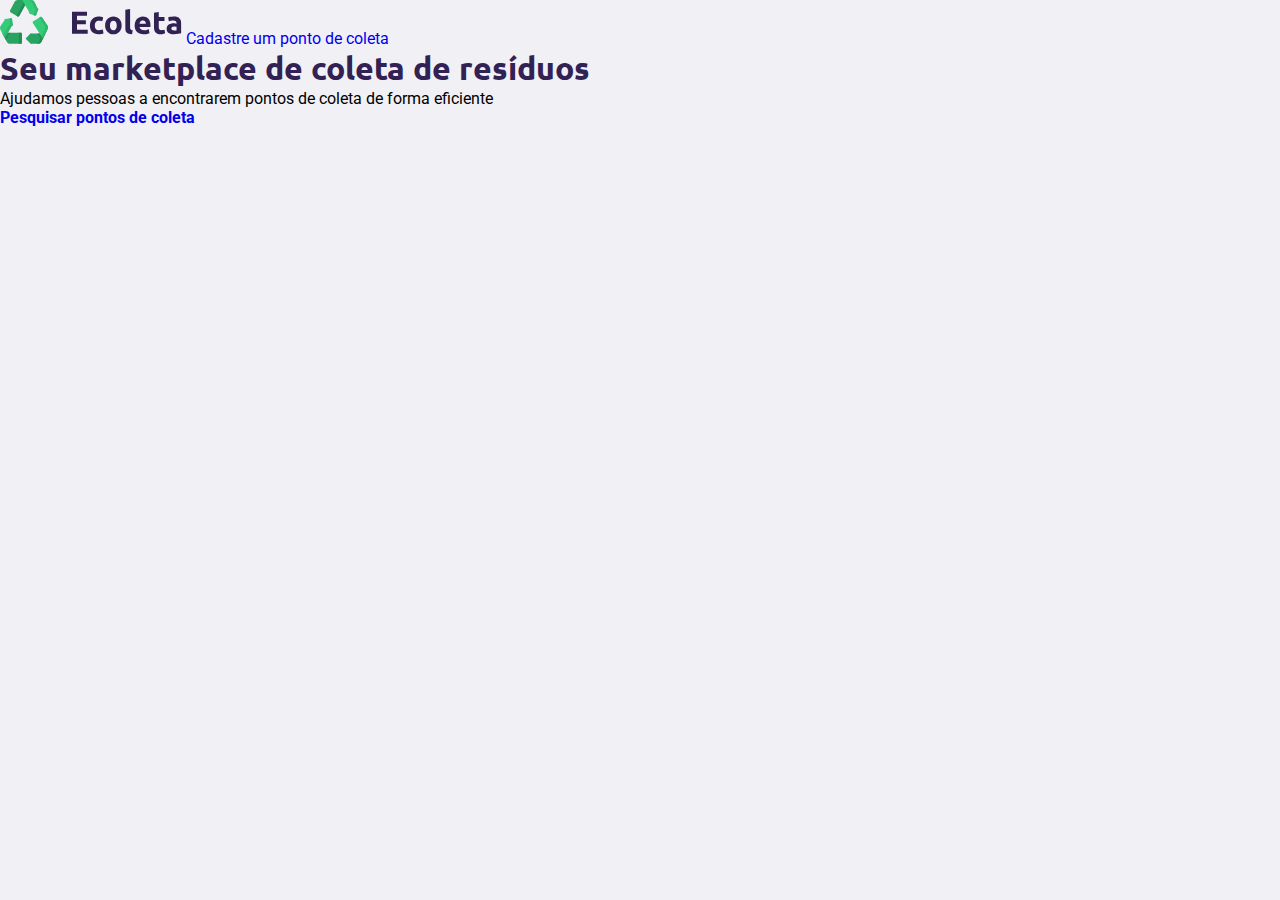
==== create-point.html @ 22efdbfd "edit" ====
<!DOCTYPE html>
<html lang="pt-br">
<head>
    <meta charset="UTF-8">
    <meta name="viewport" content="width=device-width, initial-scale=1.0">
    <title>Cadastre um ponto de coleta </title>

    <link href="https://fonts.googleapis.com/css2?family=Roboto:wght@300;700&family=Ubuntu:wght@700&display=swap" rel="stylesheet">

    <link rel="stylesheet" href="styles/main.css">

    <link rel="stylesheet" href="styles/responsive.css">



</head>
<body>

    <div id="page-create-home">

            <header>
                <img src="/icones/logo.svg" alt="Logomarca">
                <a href="http://google.com.br">
                    <span></span>
                    Cadastre um ponto de coleta</a>
            </header>

            <main>
                <h1>Seu marketplace de coleta de resíduos</h1>
            
                <p>Ajudamos pessoas a encontrarem pontos de coleta de forma eficiente</p>

                <a href="#"><span></span> <strong>Pesquisar pontos de coleta</strong></a>
    
            </main>
            
    

    </div>


</body>
</html>
---- styles/main.css ----
:root { /*Muda a estrutura base do documento, permite criar 'tags' */
    --title-color: #322153; /*tag que pode ser usada ao longo do documento */
    --primary-color: #34cb79;
}

*{
    margin: 0;
    padding: 0;
}

html {
    font-family: 'Roboto', sans-serif;
}

body{
    background: #f0f0f5;
    -webkit-font-smoothing: antialiased; /* Deixa as transições mais suaves*/
}

a {
    text-decoration: none;
}

h1, h2, h3, h4, h5, h6 {
    font-family: 'Ubuntu', sans-serif;
    color: var(--title-color);

}
/* BOX MODEL 

Modelo de caixa
Toda caixa tem: largura, altura, espaçamentos, preenchimentos
bordas, cor, fundo, maneira como é vista pelo html (display),
posicionamento, ,alinhamentos.

*/
---- styles/responsive.css ----
@media (max-width: 900px) {
    #page-home {
        background-position-x: 70vw ; /* faz com que a imagem suma quando passa de 900px*/
    }

    #page-home .content {
        align-items: center;
        text-align: center;
    }

    #page-home header a {
        position: absolute; /*Funciona como se criasse uma folha em cima com todas as configurações livres */
        bottom: 48px;

        left: 50%; /*A ideia era colocar no meio mas o 'a' possue um tamanho então temos que 'desconsiderar' esse tamanho usando a propriedade a seguir*/
        transform: translateX(-50%);

    }

    #page-home main {
        text-align: center; 
        align-items: center;
    }
}

@media (min-width:1700px) {
    #page-home {
        background-position-x: 40vw;
    }
}

@media (min-height: 760px){
    #page-home {
        background-position-y: 200px ;
    }
}
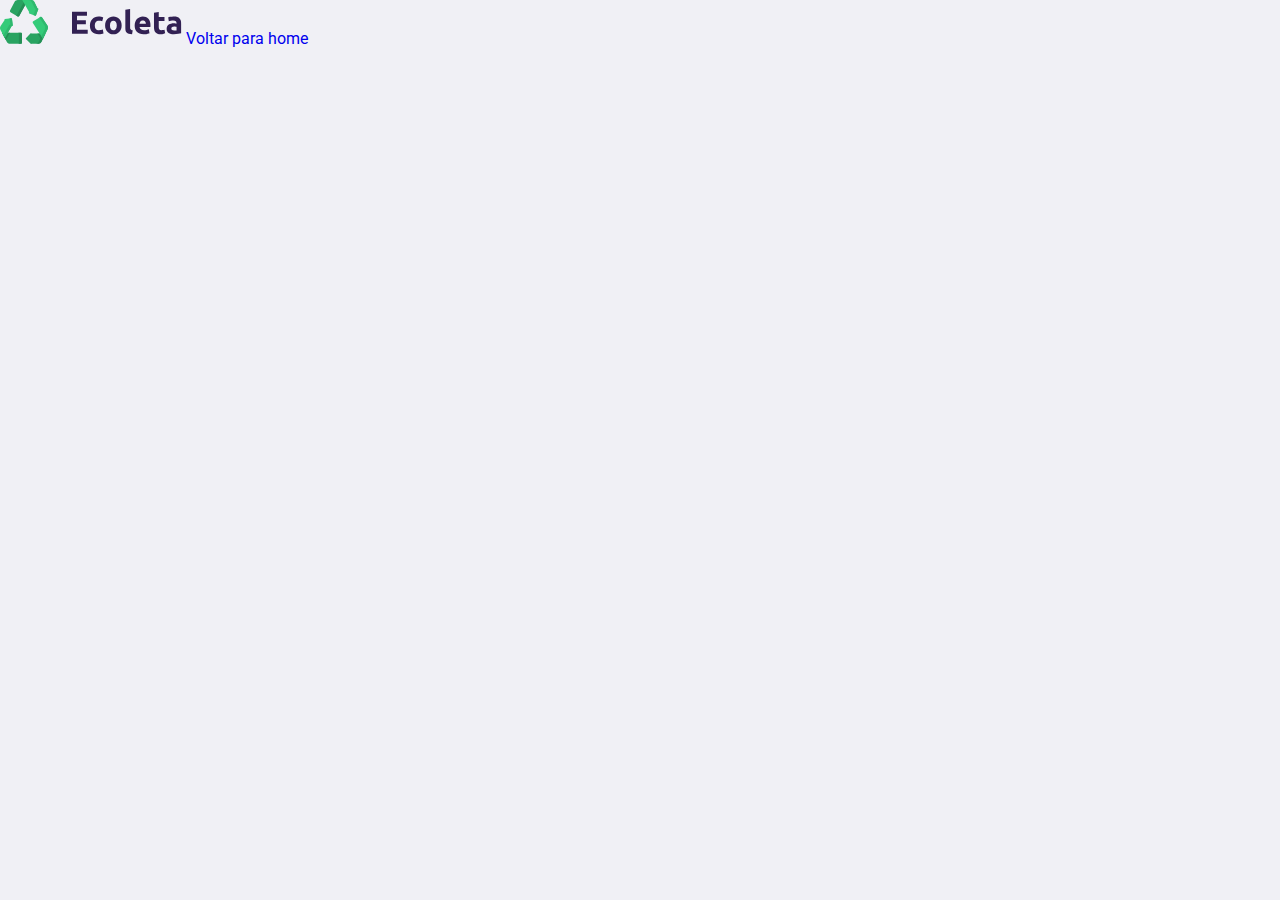
==== commit c5ae7f6e: "crate point" ====
--- a/create-point.html
+++ b/create-point.html
@@ -8,6 +8,7 @@
     <link href="https://fonts.googleapis.com/css2?family=Roboto:wght@300;700&family=Ubuntu:wght@700&display=swap" rel="stylesheet">
 
     <link rel="stylesheet" href="styles/main.css">
+    <link rel="stylesheet" href="styles/create-point.css">
 
     <link rel="stylesheet" href="styles/responsive.css">
 
@@ -18,24 +19,13 @@
 
     <div id="page-create-home">
 
-            <header>
-                <img src="/icones/logo.svg" alt="Logomarca">
-                <a href="http://google.com.br">
-                    <span></span>
-                    Cadastre um ponto de coleta</a>
-            </header>
-
-            <main>
-                <h1>Seu marketplace de coleta de resíduos</h1>
-            
-                <p>Ajudamos pessoas a encontrarem pontos de coleta de forma eficiente</p>
-
-                <a href="#"><span></span> <strong>Pesquisar pontos de coleta</strong></a>
+        <header>
+            <img src="/icones/logo.svg" alt="Logomarca">
+            <a href="index.html">
+                <span></span>
+                Voltar para home</a>
+        </header>
     
-            </main>
-            
-    
-
     </div>
 
 
--- a/styles/create-point.css
+++ b/styles/create-point.css
@@ -0,0 +1,13 @@
+#page-create-point {
+    width: 90%;
+    max-width: 1100px;
+
+    margin: 0 auto;
+
+}
+
+#page-create-point header {
+    display: flex;
+    justify-content: space-between;
+    align-items: center;
+}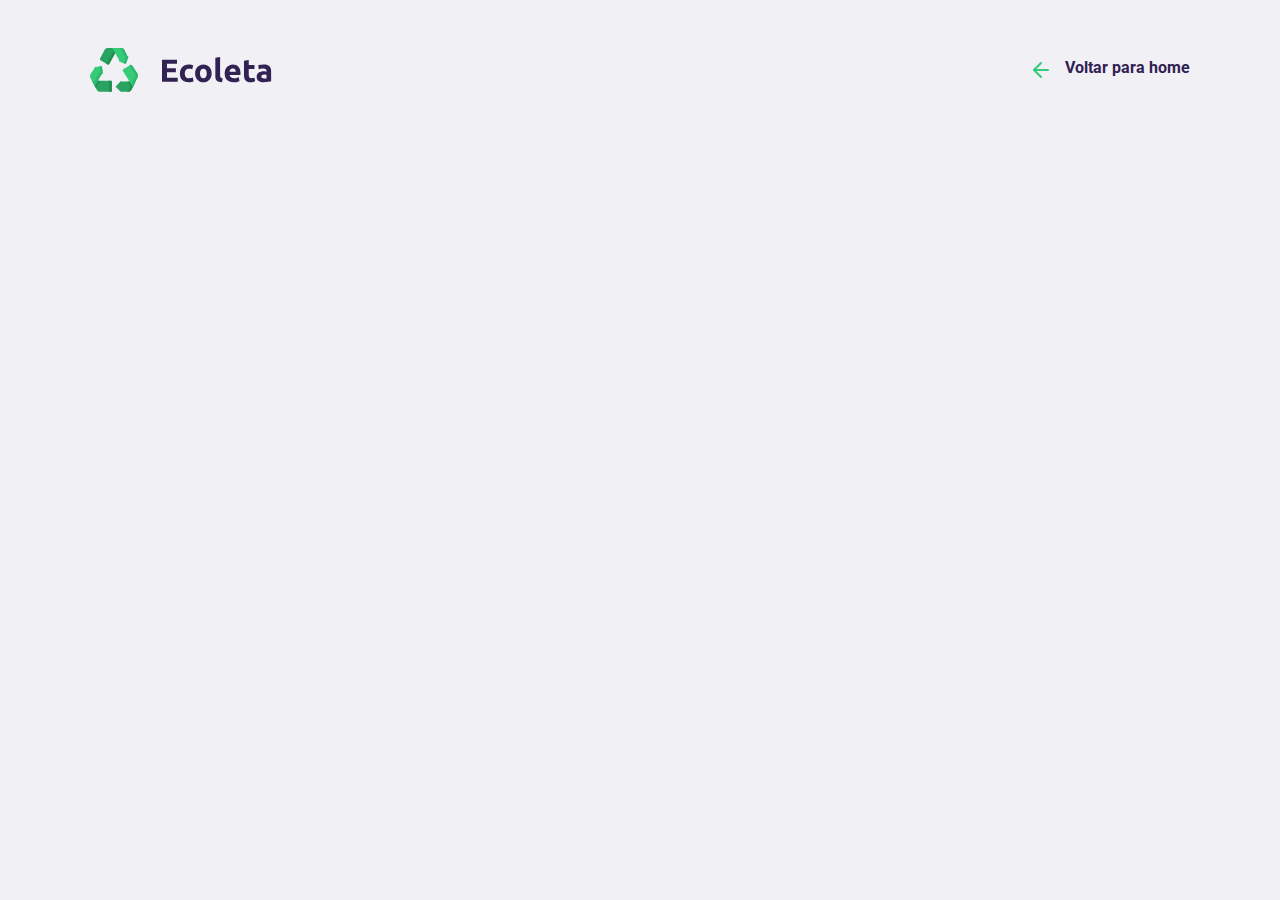
==== commit a62461db: "Add files via upload" ====
--- a/create-point.html
+++ b/create-point.html
@@ -17,10 +17,10 @@
 </head>
 <body>
 
-    <div id="page-create-home">
+    <div id="page-create-point">
 
         <header>
-            <img src="/icones/logo.svg" alt="Logomarca">
+            <img src="icones/logo.svg" alt="Logomarca">
             <a href="index.html">
                 <span></span>
                 Voltar para home</a>
--- a/styles/create-point.css
+++ b/styles/create-point.css
@@ -10,4 +10,25 @@
     display: flex;
     justify-content: space-between;
     align-items: center;
+
+    margin-top: 48px;
+}
+
+#page-create-point header a {
+    color: var(--title-color);
+    font-weight: bold; /*largura da fonte*/
+
+    text-align: center;
+    display: flex;
+
+}
+
+#page-create-point header a span {
+    margin-right: 16px;
+    background: url(../icones/arrow-left.svg);
+
+    display: flex;
+
+    width: 20px;
+    height: 24px;
 }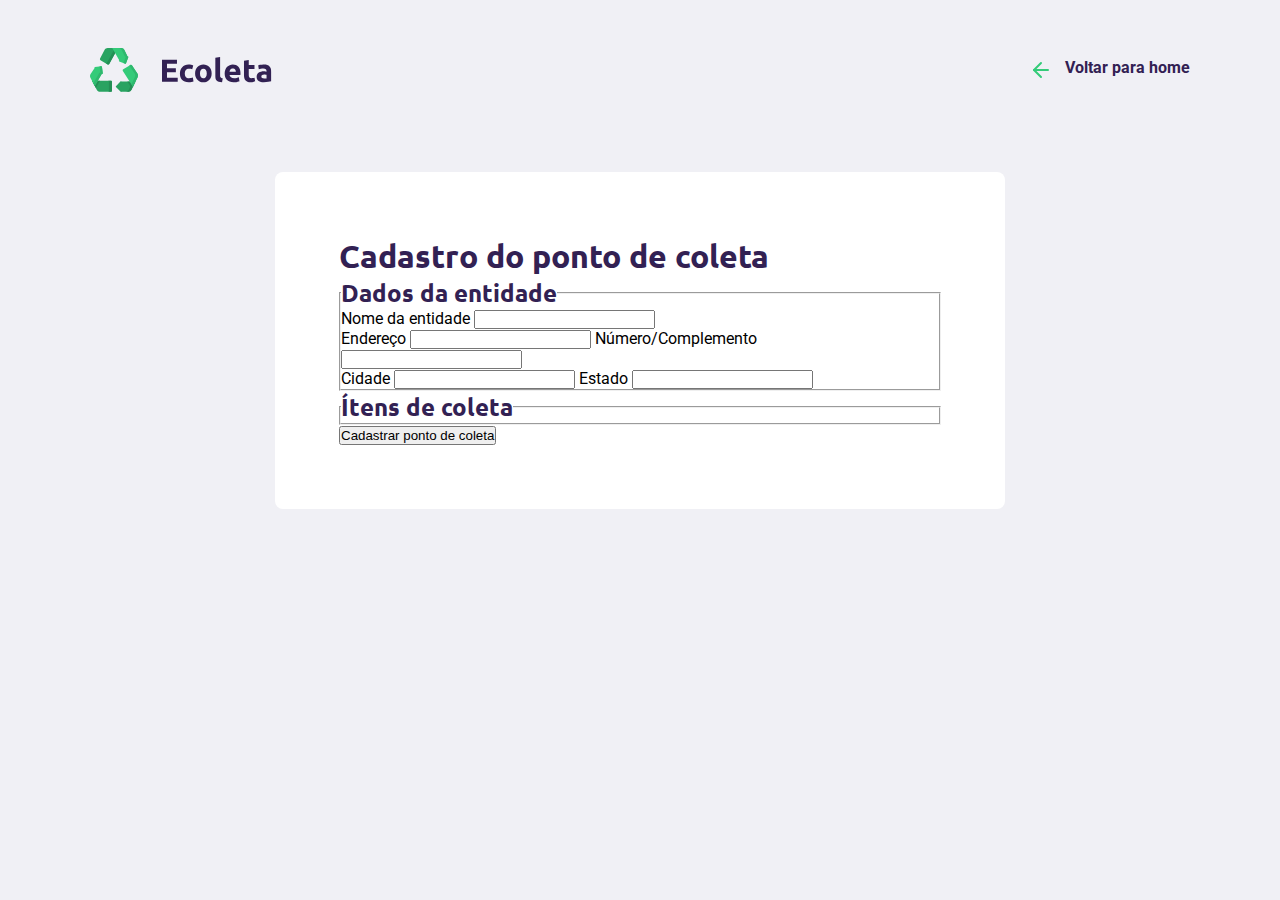
==== commit 66ec3b8c: "doing" ====
--- a/create-point.html
+++ b/create-point.html
@@ -25,9 +25,45 @@
                 <span></span>
                 Voltar para home</a>
         </header>
-    
+        <form action="">
+            <h1>Cadastro do ponto de coleta</h1>
+
+            <fieldset>
+                <legend>
+                    <h2>Dados da entidade</h2>
+                </legend>
+
+                <div class="field">
+                    <label for="name">Nome da entidade</label>
+                    <input type="text" name="name">
+                </div>
+
+                <div class="field-group">
+                    <div class="field">
+                        <label for="address">Endereço</label>
+                        <input type="text" name="address">
+                        <label for="number">Número/Complemento</label>
+                        <input type="text" name="number">
+                    </div>
+                    <div class="field">
+                        <label for="city">Cidade</label>
+                        <input type="text" name="city">
+                        <label for="state">Estado</label>
+                        <input type="text" name="state">
+                    </div>
+                </div>
+            </fieldset>
+
+            <fieldset>
+                <legend>
+                    <h2>Ítens de coleta</h2>
+                </legend>
+            </fieldset>
+
+            <button type="submit">Cadastrar ponto de coleta</button>
+        </form>
+
     </div>
-
 
 </body>
 </html>--- a/styles/main.css
+++ b/styles/main.css
@@ -6,6 +6,7 @@
 *{
     margin: 0;
     padding: 0;
+    box-sizing: border-box; /*serve para não esticar a caixa form ou seja, limita a caixa pela borda*/
 }
 
 html {
--- a/styles/create-point.css
+++ b/styles/create-point.css
@@ -3,6 +3,8 @@
     max-width: 1100px;
 
     margin: 0 auto;
+
+
 
 }
 
@@ -31,4 +33,18 @@
 
     width: 20px;
     height: 24px;
+}
+
+form {
+    background-color: white;
+
+    margin: 80px auto;
+
+    padding: 64px; /*preenchimento então eu fixei o preenchimento em 64 px ele estica a caixa */
+
+    border-radius: 8px;
+
+    max-width: 730px;
+
+
 }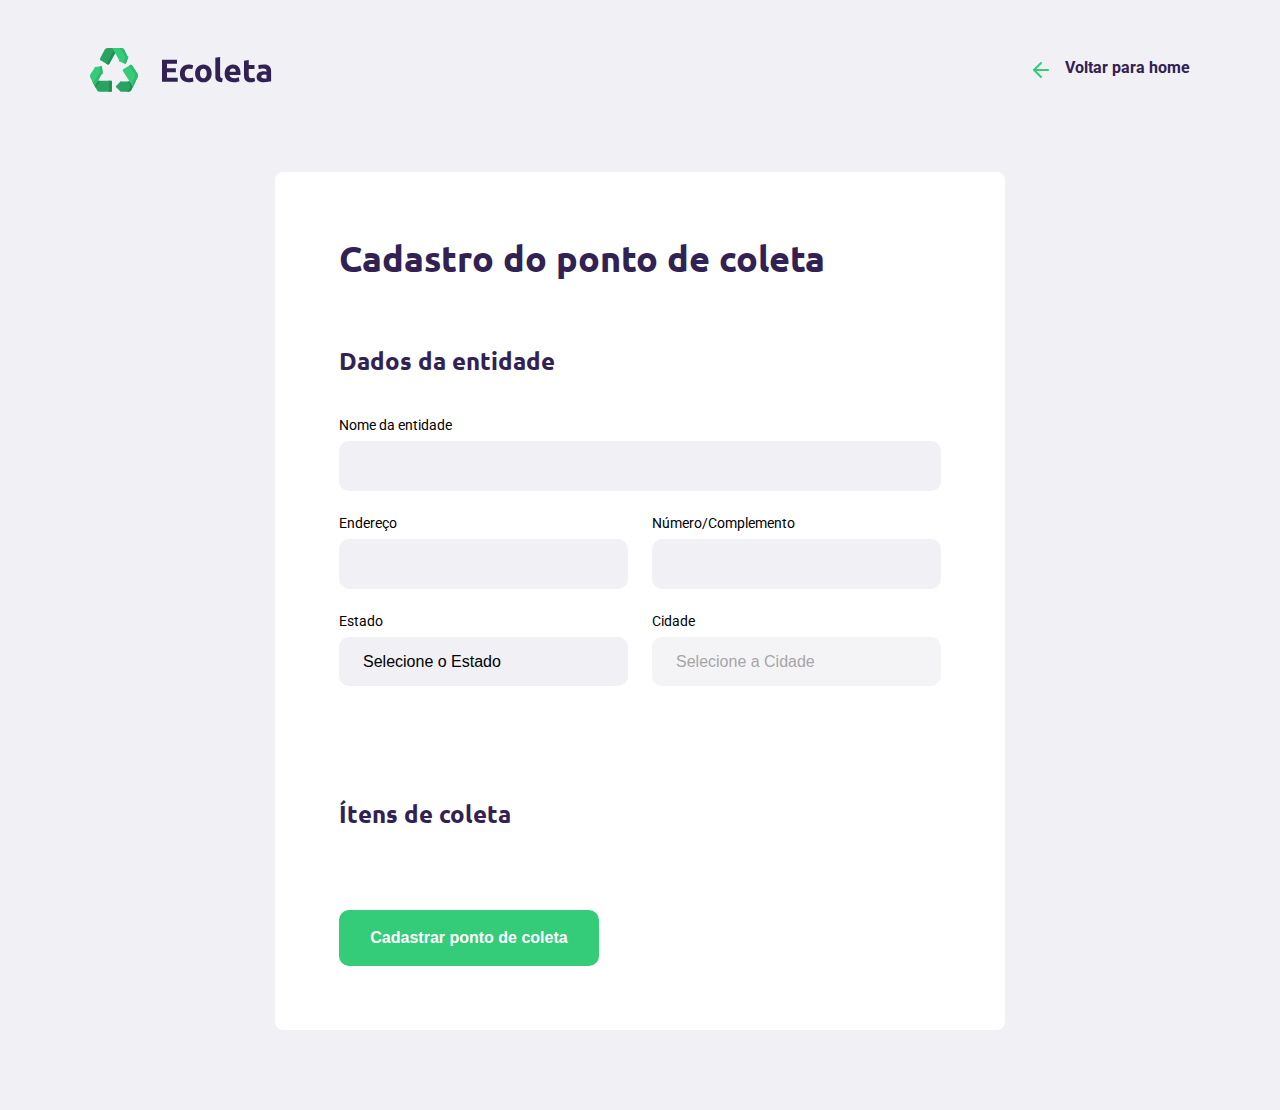
==== commit d3254e59: "update on create-point" ====
--- a/create-point.html
+++ b/create-point.html
@@ -42,16 +42,30 @@
                     <div class="field">
                         <label for="address">Endereço</label>
                         <input type="text" name="address">
-                        <label for="number">Número/Complemento</label>
-                        <input type="text" name="number">
                     </div>
                     <div class="field">
-                        <label for="city">Cidade</label>
-                        <input type="text" name="city">
-                        <label for="state">Estado</label>
-                        <input type="text" name="state">
+                        <label for="number">Número/Complemento</label>
+                        <input type="text" name="number">                        
+                    </div>
+
+                </div>
+                <div class="field-group">
+                    <div class="field">
+                    <label for="state">Estado</label>
+                    <select name="uf" id="">
+                        <option value="">Selecione o Estado</option>
+                    </select>                        
+                    </div>
+                <div class="field">
+                    <div class="field">
+                    <label for="city">Cidade</label>
+                    <select name="city" id="" disabled>
+                        <option value="">Selecione a Cidade</option>
+                    </select>                        
+                    </div>
                     </div>
                 </div>
+                    
             </fieldset>
 
             <fieldset>
--- a/styles/create-point.css
+++ b/styles/create-point.css
@@ -45,6 +45,84 @@
     border-radius: 8px;
 
     max-width: 730px;
+}
 
+form h1 {
+    font-size: 36px;
+}
 
+form fieldset { /*O fieldset em html são as caxas, tipo h1, só que melhores por defult vem com bordas*/
+    margin-top: 64px;
+
+    border: 0; /*Responsavel por tirar a borda */
+}
+
+form legend {
+    margin-bottom: 40px;
+}
+
+form legend h2{
+    font-size: 24px;
+}
+
+form .field {
+    display: flex;
+    flex: 1;
+    flex-direction: column; /*Faz com que o flex do display fique na direção das colunas (??)*/
+
+    margin-bottom: 24px;
+}
+
+form .field-group{
+    display: flex;
+}
+
+form input,
+form select {
+    background-color: #f0f0f5;
+
+    border: 0;
+    padding: 16px 24px;
+    font-size: 16px;
+
+    border-radius: 10px;
+}
+
+form select {
+    -webkit-appearance: none;
+    -moz-appearance: none;
+    appearance: none;
+}
+
+form label {
+    font-size: 14px;
+    margin-bottom: 8px;
+
+    outline: none; /*tira a borda preta quando o input ta selecionado */
+}
+
+form .field-group .field + .field {
+    margin-left: 24px;
+}
+
+form button {
+    width: 260px;
+    height: 56px;
+
+    background-color: var(--primary-color);
+    border-radius: 10px;
+
+    color: white;
+    font-weight: bold;
+    font-size: 16px;
+
+    border: 0;
+
+    margin-top: 40px;
+
+    transition: 400ms;
+}
+
+form button:hover {/*Quando passar o mause encima*/
+    background-color: #2fb86e;
 }